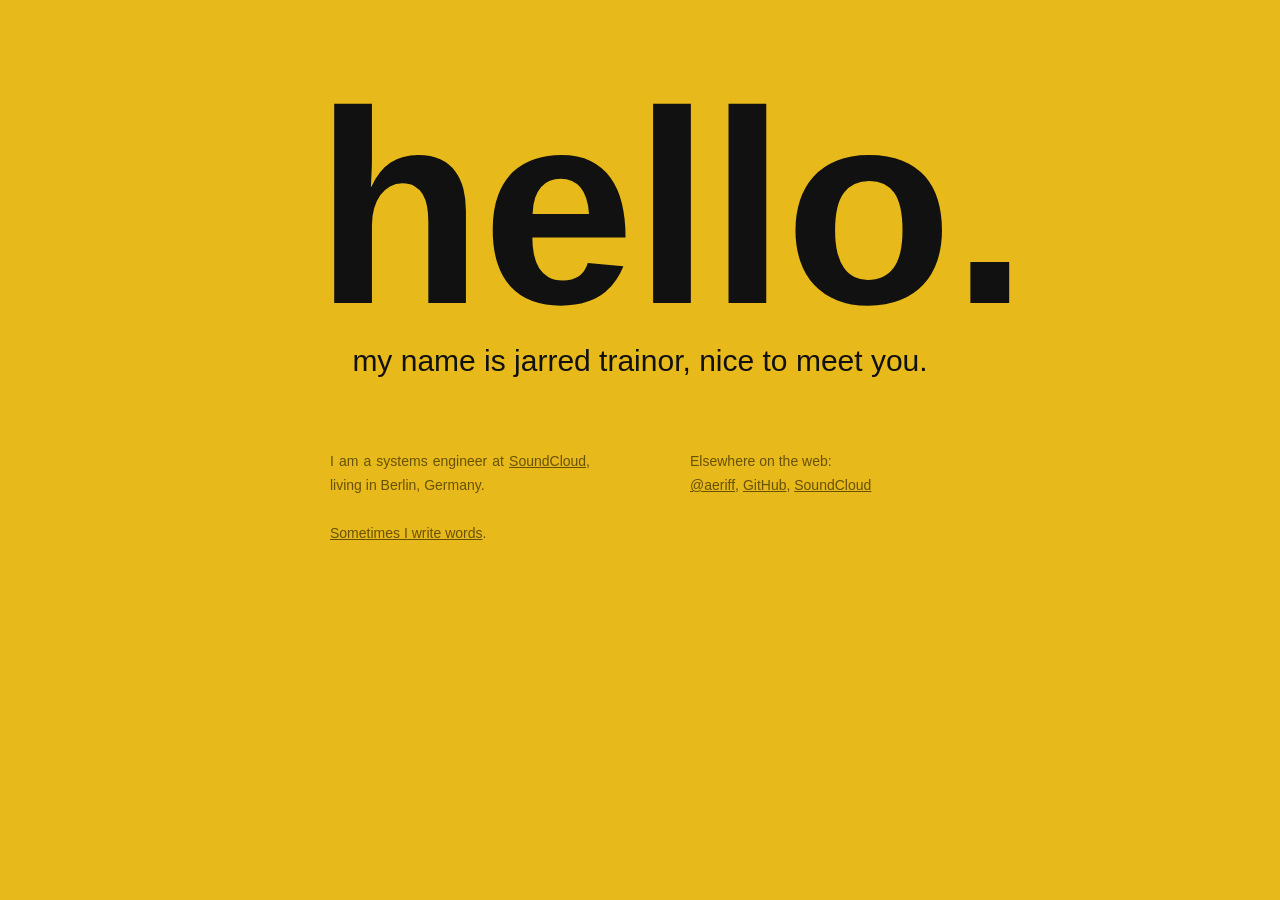
==== index.html @ dbd53bf7 "Inital commit" ====
<head>
<link rel="stylesheet" type="text/css" href="style.css" />
<title>jarred.eu | hello, my name is jarred trainor.</title>
</head>
<body>
<h1>hello.</h1>
<h2>my name is jarred trainor, nice to meet you.</h2>
<p class="left">I am a systems engineer at <a href="http://soundcloud.com">SoundCloud</a>, living in Berlin, Germany.<br /><br /><a href="http://txt.jarred.eu/">Sometimes I write words</a>.</p>
<p class="right">Elsewhere on the web:<br /><a href="http://twitter.com/aeriff">@aeriff</a>, <a href="http://github.com/aeriff">GitHub</a>, <a href="http://soundcloud.com/derraj">SoundCloud</a></p>
</body>
---- style.css ----
/* http://meyerweb.com/eric/tools/css/reset/ 
   v2.0 | 20110126
   License: none (public domain)
*/

html, body, div, span, applet, object, iframe,
h1, h2, h3, h4, h5, h6, p, blockquote, pre,
a, abbr, acronym, address, big, cite, code,
del, dfn, em, img, ins, kbd, q, s, samp,
small, strike, strong, sub, sup, tt, var,
b, u, i, center,
dl, dt, dd, ol, ul, li,
fieldset, form, label, legend,
table, caption, tbody, tfoot, thead, tr, th, td,
article, aside, canvas, details, embed, 
figure, figcaption, footer, header, hgroup, 
menu, nav, output, ruby, section, summary,
time, mark, audio, video {
	margin: 0;
	padding: 0;
	border: 0;
	font-size: 100%;
	font: inherit;
	vertical-align: baseline;
}
/* HTML5 display-role reset for older browsers */
article, aside, details, figcaption, figure, 
footer, header, hgroup, menu, nav, section {
	display: block;
}
body {
	line-height: 1;
}
ol, ul {
	list-style: none;
}
blockquote, q {
	quotes: none;
}
blockquote:before, blockquote:after,
q:before, q:after {
	content: '';
	content: none;
}
table {
	border-collapse: collapse;
	border-spacing: 0;
}

body {
	background: #e7b91b;
	width: 650px;
	margin: 70px auto;
}

h1 {
	color: #111;
	font-family: 'Helvetica Neue', sans-serif;
	font-size: 275px;
	font-weight: bold;
	letter-spacing: -1px;
	line-height: 1;
	text-align: center;
}

h2 {
	color: #111;
	font-family: 'Open Sans', sans-serif;
	font-size: 30px;
	font-weight: 300;
	line-height: 32px;
	margin: 0 0 72px;
	text-align: center;
}

p {
	color: #685206;
	font-family: 'Helvetica Neue', sans-serif;
	font-size: 14px;
	line-height: 24px;
	margin: 0 0 24px;
	text-align: justify;
	text-justify: inter-word;
}

.left {
	float: left;
	margin-left: 15px;
	width: 260px;
}

.right {
	float: right;
	margin-right: 15px;
	width: 260px;
}

a {
	text-decoration: underline;
	color: inherit;
}

a:hover {
	text-decoration: none;
}
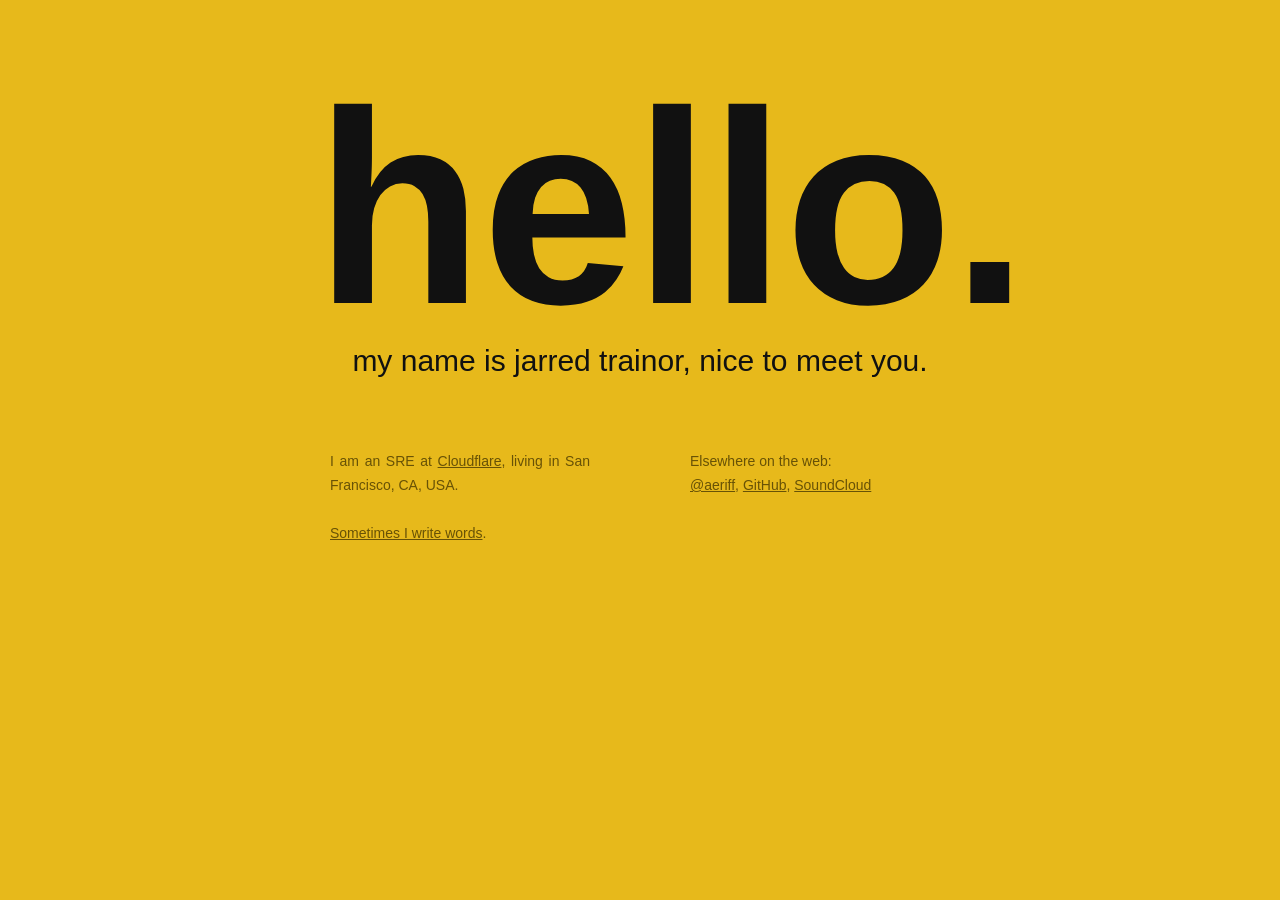
==== commit 4c0b3734: "Update current job, etc After 2 years, let's make it official" ====
--- a/index.html
+++ b/index.html
@@ -5,6 +5,6 @@
 <body>
 <h1>hello.</h1>
 <h2>my name is jarred trainor, nice to meet you.</h2>
-<p class="left">I am a systems engineer at <a href="http://soundcloud.com">SoundCloud</a>, living in Berlin, Germany.<br /><br /><a href="http://txt.jarred.eu/">Sometimes I write words</a>.</p>
+<p class="left">I am an SRE at <a href="https://cloudflare.com">Cloudflare</a>, living in San Francisco, CA, USA.<br /><br /><a href="http://txt.jarred.eu/">Sometimes I write words</a>.</p>
 <p class="right">Elsewhere on the web:<br /><a href="http://twitter.com/aeriff">@aeriff</a>, <a href="http://github.com/aeriff">GitHub</a>, <a href="http://soundcloud.com/derraj">SoundCloud</a></p>
 </body>
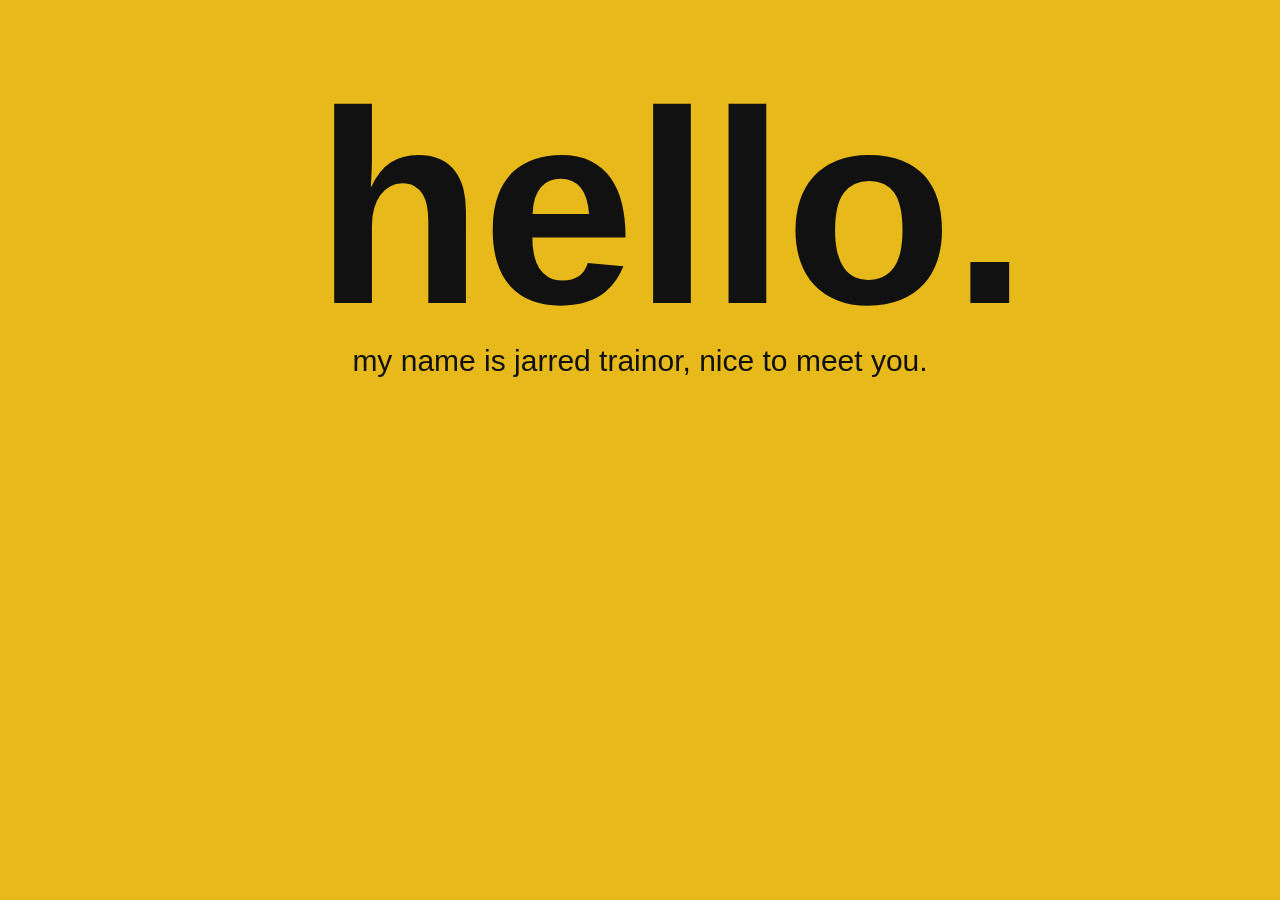
==== commit a072425d: "updates" ====
--- a/index.html
+++ b/index.html
@@ -5,6 +5,4 @@
 <body>
 <h1>hello.</h1>
 <h2>my name is jarred trainor, nice to meet you.</h2>
-<p class="left">I am an SRE at <a href="https://cloudflare.com">Cloudflare</a>, living in San Francisco, CA, USA.<br /><br /><a href="http://txt.jarred.eu/">Sometimes I write words</a>.</p>
-<p class="right">Elsewhere on the web:<br /><a href="http://twitter.com/aeriff">@aeriff</a>, <a href="http://github.com/aeriff">GitHub</a>, <a href="http://soundcloud.com/derraj">SoundCloud</a></p>
 </body>
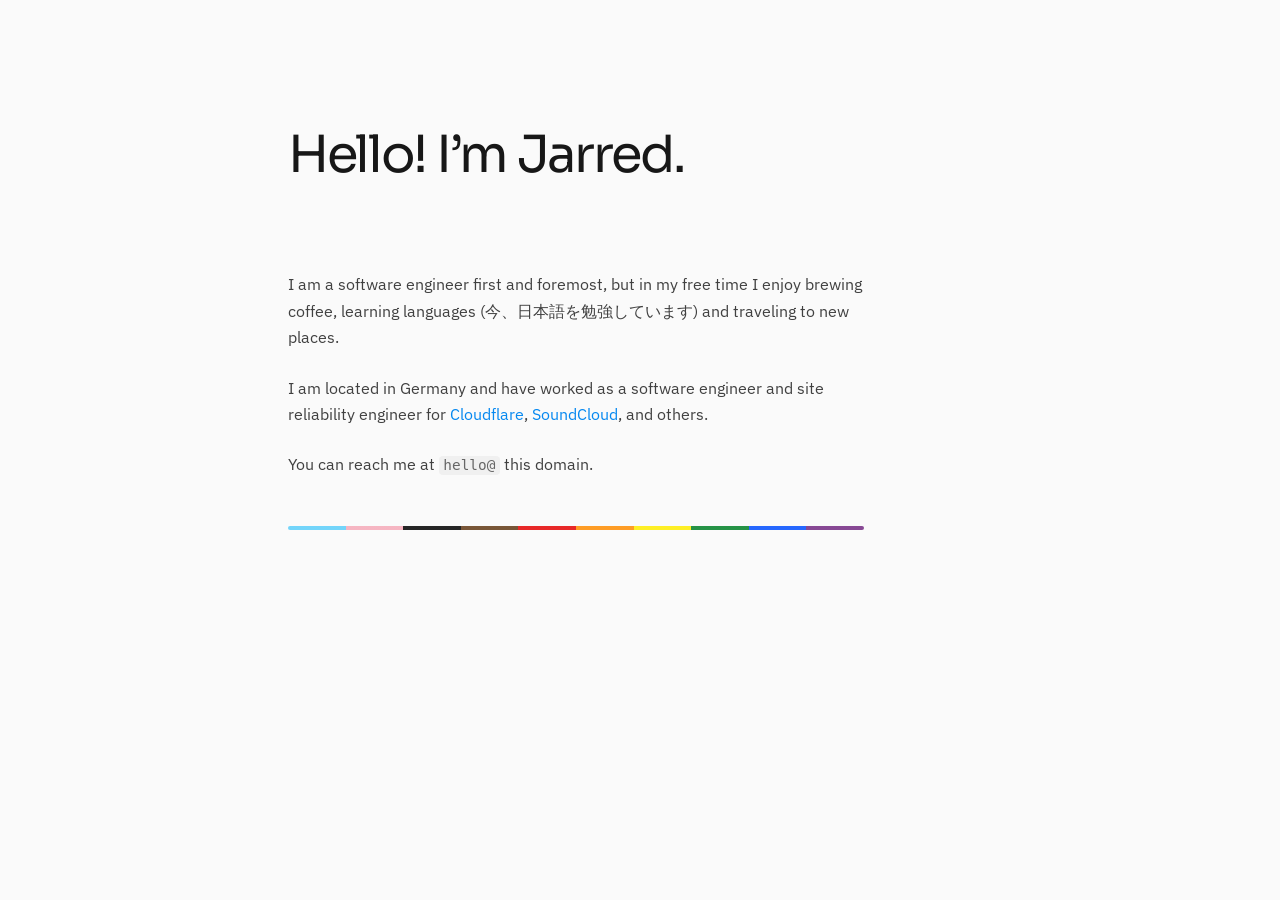
==== commit 8ff4c52c: "2026" ====
--- a/index.html
+++ b/index.html
@@ -1,8 +1,23 @@
-<head>
-<link rel="stylesheet" type="text/css" href="style.css" />
-<title>jarred.eu | hello, my name is jarred trainor.</title>
-</head>
-<body>
-<h1>hello.</h1>
-<h2>my name is jarred trainor, nice to meet you.</h2>
-</body>
+<!doctype html>
+<html lang="en">
+  <head>
+    <meta charset="utf-8">
+    <meta name="viewport" content="width=device-width, initial-scale=1">
+    <meta name="description" content="Software engineer and professional computersperson.">
+    <title>Jarred Trainor</title>
+    <link rel="preconnect" href="https://fonts.googleapis.com">
+    <link rel="preconnect" href="https://fonts.gstatic.com" crossorigin>
+    <link href="https://fonts.googleapis.com/css2?family=IBM+Plex+Sans:wght@400&family=Sora:wght@400&display=swap" rel="stylesheet">
+    <link rel="stylesheet" href="style.css">
+  </head>
+  <body>
+    <main>
+      <article class="about">
+        <h1>Hello! I’m Jarred.</h1>
+        <p>I am a software engineer first and foremost, but in my free time I enjoy brewing coffee, learning languages (今、日本語を勉強しています) and traveling to new places.</p>
+        <p>I am located in Germany and have worked as a software engineer and site reliability engineer for <a href="https://cloudflare.com">Cloudflare</a>, <a href="https://soundcloud.com">SoundCloud</a>, and others.</p>
+        <p>You can reach me at <code>hello@</code> this domain.</p>
+      </article>
+    </main>
+  </body>
+</html>
--- a/style.css
+++ b/style.css
@@ -1,105 +1,111 @@
-/* http://meyerweb.com/eric/tools/css/reset/ 
-   v2.0 | 20110126
-   License: none (public domain)
-*/
+:root {
+  --muted: #404040;
+  --link: #0588f0;
+  --link-hover: #0d74ce;
+  font-family: "IBM Plex Sans", -apple-system, BlinkMacSystemFont, "Segoe UI", Helvetica, "Apple Color Emoji", Arial, sans-serif, "Segoe UI Emoji", "Segoe UI Symbol";
+  color: #171717;
+  background: #fafafa;
+  font-synthesis: none;
+}
 
-html, body, div, span, applet, object, iframe,
-h1, h2, h3, h4, h5, h6, p, blockquote, pre,
-a, abbr, acronym, address, big, cite, code,
-del, dfn, em, img, ins, kbd, q, s, samp,
-small, strike, strong, sub, sup, tt, var,
-b, u, i, center,
-dl, dt, dd, ol, ul, li,
-fieldset, form, label, legend,
-table, caption, tbody, tfoot, thead, tr, th, td,
-article, aside, canvas, details, embed, 
-figure, figcaption, footer, header, hgroup, 
-menu, nav, output, ruby, section, summary,
-time, mark, audio, video {
-	margin: 0;
-	padding: 0;
-	border: 0;
-	font-size: 100%;
-	font: inherit;
-	vertical-align: baseline;
-}
-/* HTML5 display-role reset for older browsers */
-article, aside, details, figcaption, figure, 
-footer, header, hgroup, menu, nav, section {
-	display: block;
-}
-body {
-	line-height: 1;
-}
-ol, ul {
-	list-style: none;
-}
-blockquote, q {
-	quotes: none;
-}
-blockquote:before, blockquote:after,
-q:before, q:after {
-	content: '';
-	content: none;
-}
-table {
-	border-collapse: collapse;
-	border-spacing: 0;
+* {
+  box-sizing: border-box;
 }
 
 body {
-	background: #e7b91b;
-	width: 650px;
-	margin: 70px auto;
+  margin: 0;
+  line-height: 1.65;
+}
+
+a {
+  color: var(--link);
+  font-weight: 400;
+  text-decoration: none;
+  transition: color 0.25s cubic-bezier(0.4, 0, 0.2, 1);
+}
+
+a:hover {
+  color: var(--link-hover);
+  text-decoration: underline;
+  text-underline-offset: 0.2em;
+}
+
+a:focus-visible {
+  outline: 2px solid var(--link-hover);
+  outline-offset: 3px;
+  border-radius: 2px;
+}
+
+main {
+  width: min(100%, 44rem);
+  min-height: 100vh;
+  margin-inline: auto;
+  padding: clamp(4rem, 10vw, 9rem) 2rem;
+  transform: translateX(-2rem);
+}
+
+.about {
+  max-width: 36rem;
+}
+
+.about::after {
+  content: "";
+  display: block;
+  width: 100%;
+  height: 0.25rem;
+  margin-top: 3rem;
+  border-radius: 999px;
+  background: linear-gradient(
+    to right,
+    #5bcefa 0 10%,
+    #f5a9b8 10% 20%,
+    #000 20% 30%,
+    #613915 30% 40%,
+    #e40303 40% 50%,
+    #ff8c00 50% 60%,
+    #ffed00 60% 70%,
+    #008026 70% 80%,
+    #004dff 80% 90%,
+    #732982 90% 100%
+  );
+  opacity: 0.85;
 }
 
 h1 {
-	color: #111;
-	font-family: 'Helvetica Neue', sans-serif;
-	font-size: 275px;
-	font-weight: bold;
-	letter-spacing: -1px;
-	line-height: 1;
-	text-align: center;
-}
-
-h2 {
-	color: #111;
-	font-family: 'Open Sans', sans-serif;
-	font-size: 30px;
-	font-weight: 300;
-	line-height: 32px;
-	margin: 0 0 72px;
-	text-align: center;
+  margin: 0 0 clamp(3rem, 7vw, 6rem);
+  font-family: Sora, -apple-system, BlinkMacSystemFont, "Segoe UI", Helvetica, "Apple Color Emoji", Arial, sans-serif, "Segoe UI Emoji", "Segoe UI Symbol";
+  font-size: clamp(2.5rem, 4vw, 3.75rem);
+  font-weight: 400;
+  line-height: 1.05;
+  letter-spacing: -0.045em;
 }
 
 p {
-	color: #685206;
-	font-family: 'Helvetica Neue', sans-serif;
-	font-size: 14px;
-	line-height: 24px;
-	margin: 0 0 24px;
-	text-align: justify;
-	text-justify: inter-word;
+  margin: 0;
+  color: var(--muted);
+  font-size: clamp(1rem, 1.25vw, 1.1rem);
 }
 
-.left {
-	float: left;
-	margin-left: 15px;
-	width: 260px;
+p + p {
+  margin-top: 1.5em;
 }
 
-.right {
-	float: right;
-	margin-right: 15px;
-	width: 260px;
+code {
+  padding: 0.1em 0.3em;
+  border-radius: 0.25rem;
+  color: #666;
+  background: #f0f0f0;
+  font-family: ui-monospace, SFMono-Regular, Menlo, Consolas, monospace;
+  font-size: 0.9em;
 }
 
-a {
-	text-decoration: underline;
-	color: inherit;
+@media (max-width: 800px) {
+  main {
+    padding-block: 4rem 6rem;
+    transform: none;
+  }
+
+  .about {
+    max-width: none;
+  }
 }
-
-a:hover {
-	text-decoration: none;
-}
